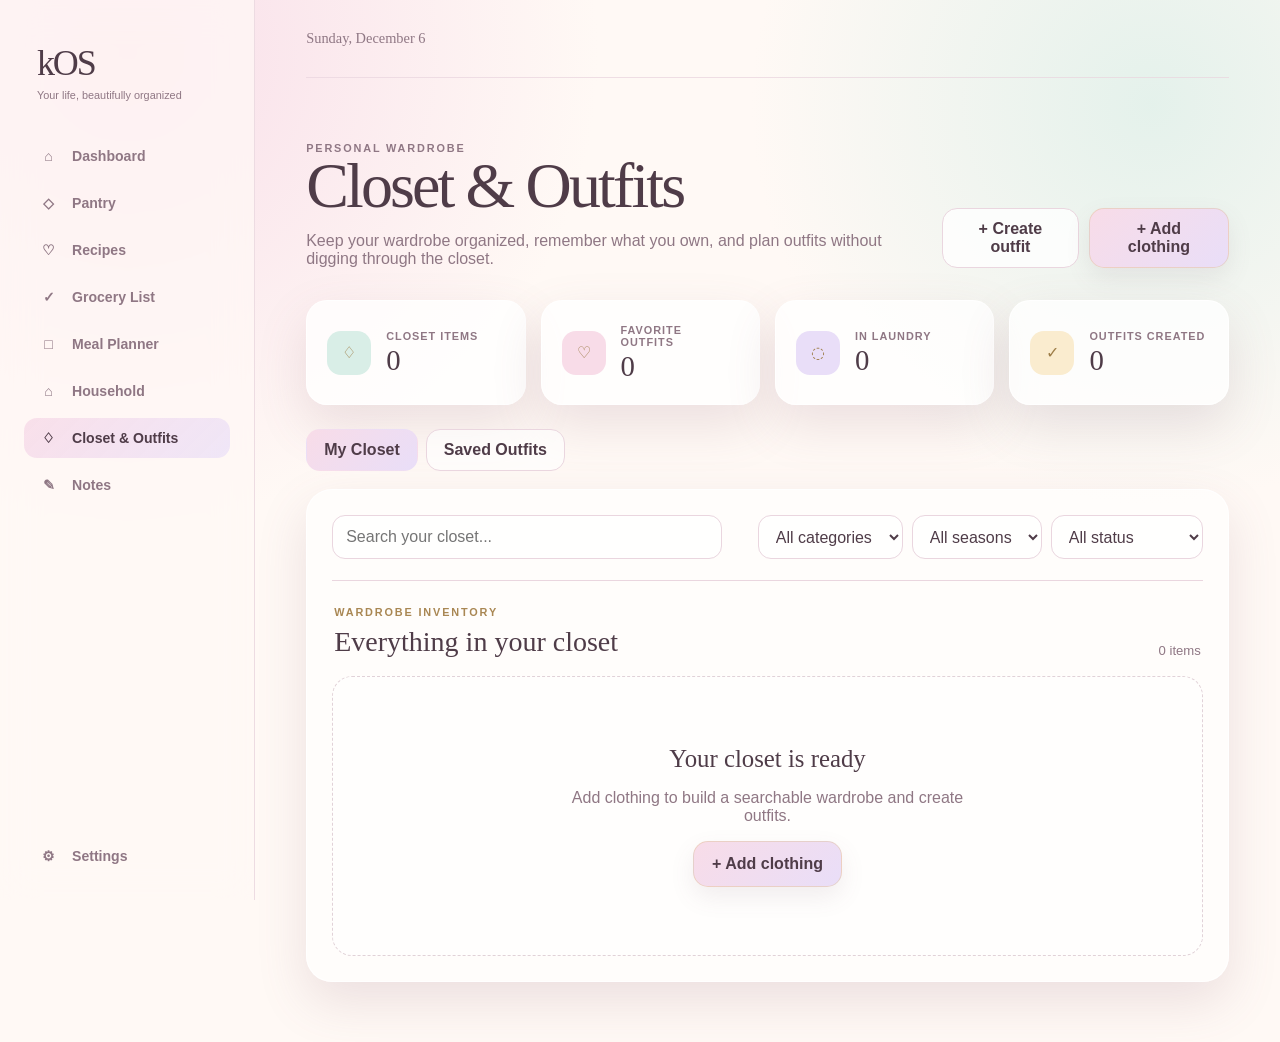
==== pages/closet-outfits.html @ 18c60041 "Complete Closet and Outfits system" ====
<!doctype html>
<html lang="en">
<head>
<meta charset="utf-8"><meta name="viewport" content="width=device-width,initial-scale=1">
<title>Closet & Outfits | kOS</title>
<style>
:root{--pink:#f8dce8;--pink2:#f2c8da;--mint:#d9eee7;--lav:#e9def8;--cream:#fff9f5;--rose:#d88faa;--gold:#d7b069;--ink:#4f3c48;--muted:#8f7784;--line:#ead6df;--white:rgba(255,255,255,.76);--shadow:0 20px 50px rgba(137,91,113,.16)}*{box-sizing:border-box}html{background:var(--cream)}body{margin:0;min-height:100vh;color:var(--ink);font-family:Inter,-apple-system,BlinkMacSystemFont,"Segoe UI",sans-serif;background:radial-gradient(circle at 10% 5%,rgba(248,220,232,.92),transparent 31%),radial-gradient(circle at 90% 10%,rgba(217,238,231,.7),transparent 27%),var(--cream)}button,input,select,textarea{font:inherit;color:inherit}button{cursor:pointer}.app-shell{display:grid;grid-template-columns:255px minmax(0,1fr);min-height:100vh}.sidebar{position:sticky;top:0;z-index:30;display:flex;height:100vh;flex-direction:column;padding:42px 24px 24px;background:rgba(255,249,245,.72);border-right:1px solid rgba(234,214,223,.85);backdrop-filter:blur(18px)}.brand{padding:0 13px 35px;color:inherit;text-decoration:none}.brand-name{display:block;font-family:Georgia,serif;font-size:2.25rem;letter-spacing:-.06em}.brand-tagline{display:block;margin-top:5px;color:var(--muted);font-size:.68rem}.main-navigation{display:grid;gap:7px}.nav-link{display:flex;align-items:center;gap:13px;padding:12px 14px;color:var(--muted);text-decoration:none;border-radius:13px;font-size:.88rem;font-weight:600}.nav-link:hover,.nav-link.active{color:var(--ink);background:linear-gradient(135deg,rgba(248,220,232,.88),rgba(233,222,248,.7))}.nav-icon{width:21px;text-align:center}.settings-link{margin-top:auto}.main-content{width:100%;max-width:1600px;padding:0 4vw 60px}.topbar{display:flex;min-height:78px;align-items:center;justify-content:space-between;border-bottom:1px solid rgba(234,214,223,.75)}.today-label{margin:0;color:var(--muted);font-family:Georgia,serif;font-size:.9rem}.menu-button{display:none;width:42px;height:42px;border:1px solid var(--line);border-radius:13px;background:var(--white)}.page-heading{display:flex;align-items:flex-end;justify-content:space-between;gap:24px;padding:50px 0 32px}.eyebrow{margin:0 0 8px;color:#a98753;font-size:.68rem;font-weight:800;letter-spacing:.17em;text-transform:uppercase}.page-heading h1{margin:0;font:400 clamp(2.6rem,5vw,4.3rem)/1 Georgia,serif;letter-spacing:-.045em}.page-heading p{max-width:650px;margin:14px 0 0;color:var(--muted)}.button-row{display:flex;gap:10px}.primary,.secondary,.danger{min-height:46px;padding:11px 18px;border:1px solid rgba(215,176,105,.3);border-radius:15px;font-weight:750;background:linear-gradient(135deg,var(--pink),var(--lav));box-shadow:0 10px 25px rgba(122,91,107,.1)}.secondary{background:rgba(255,255,255,.8);border-color:var(--line);box-shadow:none}.danger{color:#a44e67;background:#fff;border-color:#efccd7;box-shadow:none}.summary{display:grid;grid-template-columns:repeat(4,1fr);gap:15px;margin-bottom:24px}.summary-card{display:flex;align-items:center;gap:15px;min-height:105px;padding:20px;background:var(--white);border:1px solid rgba(255,255,255,.9);border-radius:21px;box-shadow:var(--shadow)}.summary-icon{display:grid;width:44px;height:44px;place-items:center;background:var(--mint);border-radius:14px;color:#9d7d48}.summary-card:nth-child(2) .summary-icon{background:var(--pink)}.summary-card:nth-child(3) .summary-icon{background:var(--lav)}.summary-card:nth-child(4) .summary-icon{background:#faeccf}.summary-label{display:block;color:var(--muted);font-size:.68rem;font-weight:800;letter-spacing:.09em;text-transform:uppercase}.summary-number{display:block;margin-top:4px;font:400 1.8rem/1 Georgia,serif}.tabs{display:flex;gap:8px;margin-bottom:18px}.tab{padding:11px 17px;border:1px solid var(--line);border-radius:14px;background:rgba(255,255,255,.64);font-weight:750}.tab.active{background:linear-gradient(135deg,var(--pink),var(--lav));border-color:transparent}.panel{padding:25px;background:rgba(255,255,255,.58);border:1px solid rgba(255,255,255,.9);border-radius:26px;box-shadow:var(--shadow)}.toolbar{display:flex;justify-content:space-between;gap:14px;padding-bottom:21px;border-bottom:1px solid var(--line)}.search{flex:1;max-width:390px}.search input,.toolbar select{width:100%;min-height:44px;padding:10px 13px;border:1px solid var(--line);border-radius:13px;background:rgba(255,255,255,.85);outline:none}.filters{display:flex;gap:9px}.filters select{width:auto}.section-head{display:flex;align-items:end;justify-content:space-between;padding:25px 2px 18px}.section-head h2{margin:0;font:400 1.75rem Georgia,serif}.count{color:var(--muted);font-size:.82rem}.grid{display:grid;grid-template-columns:repeat(3,minmax(0,1fr));gap:16px}.card{position:relative;padding:20px;background:rgba(255,255,255,.78);border:1px solid rgba(234,214,223,.88);border-radius:20px;box-shadow:0 12px 28px rgba(137,91,113,.09)}.card-top{display:flex;align-items:center;justify-content:space-between;gap:10px}.tag{display:inline-flex;padding:6px 9px;border-radius:999px;background:var(--mint);font-size:.67rem;font-weight:800;text-transform:uppercase;letter-spacing:.07em}.card h3{margin:16px 0 7px;font:400 1.4rem Georgia,serif}.meta{display:flex;flex-wrap:wrap;gap:7px;margin:12px 0;color:var(--muted);font-size:.78rem}.pill{padding:5px 8px;background:rgba(233,222,248,.6);border-radius:9px}.card-actions{display:flex;gap:8px;margin-top:17px}.icon-btn{width:37px;height:37px;border:1px solid var(--line);border-radius:11px;background:#fff}.favorite{color:#cf7897}.laundry{border-color:#e7b9c8;background:#fff4f7}.outfit-items{margin:13px 0;padding:0;list-style:none;color:var(--muted);font-size:.84rem;line-height:1.8}.empty{grid-column:1/-1;display:grid;min-height:280px;place-items:center;text-align:center;padding:35px;border:1px dashed rgba(180,145,160,.4);border-radius:20px;background:rgba(255,255,255,.42)}.empty h3{margin:0;font:400 1.55rem Georgia,serif}.empty p{max-width:430px;color:var(--muted)}[hidden]{display:none!important}.modal{position:fixed;inset:0;z-index:100;display:flex;align-items:center;justify-content:center;padding:22px;background:rgba(64,48,57,.36);backdrop-filter:blur(8px)}.modal-card{width:min(100%,720px);max-height:calc(100vh - 44px);overflow:auto;padding:28px;background:rgba(255,250,247,.98);border:1px solid #fff;border-radius:27px;box-shadow:0 30px 80px rgba(80,55,68,.25)}.modal-head{display:flex;justify-content:space-between;gap:20px;padding-bottom:18px;margin-bottom:23px;border-bottom:1px solid var(--line)}.modal-head h2{margin:0;font:400 2rem Georgia,serif}.close{width:41px;height:41px;border:1px solid var(--line);border-radius:13px;background:#fff;font-size:1.5rem}.form-grid{display:grid;grid-template-columns:1fr 1fr;gap:17px}.field{display:flex;flex-direction:column;gap:7px}.wide{grid-column:1/-1}.field span{font-size:.76rem;font-weight:800}.field input,.field select,.field textarea{width:100%;min-height:46px;padding:10px 13px;border:1px solid var(--line);border-radius:13px;background:#fff;outline:none}.field textarea{min-height:90px;resize:vertical}.checks{display:grid;grid-template-columns:1fr 1fr;gap:10px}.check{display:flex;align-items:center;gap:9px;padding:11px;border:1px solid var(--line);border-radius:12px;background:#fff}.check input{width:auto;min-height:auto}.modal-actions{display:flex;justify-content:flex-end;gap:10px;margin-top:24px;padding-top:19px;border-top:1px solid var(--line)}
@media(max-width:1100px){.summary{grid-template-columns:repeat(2,1fr)}.grid{grid-template-columns:repeat(2,1fr)}.toolbar{flex-direction:column}.search{max-width:none}}@media(max-width:760px){.app-shell{display:block}.sidebar{position:fixed;inset:0 auto 0 0;width:255px;transform:translateX(-105%);transition:.2s}.sidebar.open{transform:none}.main-content{padding:0 18px 42px}.menu-button{display:block}.page-heading{align-items:stretch;flex-direction:column;padding-top:34px}.button-row{flex-direction:column}.summary,.grid,.form-grid{grid-template-columns:1fr}.wide{grid-column:auto}.filters{flex-direction:column}.tabs{overflow:auto}.modal{align-items:flex-start;padding:10px}.modal-card{max-height:calc(100vh - 20px);padding:21px}.modal-actions{flex-direction:column-reverse}.modal-actions button{width:100%}}
</style>
</head>
<body><div class="app-shell"><aside class="sidebar" id="sidebar"><a class="brand" href="../index.html"><span class="brand-name">kOS</span><span class="brand-tagline">Your life, beautifully organized</span></a><nav class="main-navigation"><a class="nav-link" href="../index.html"><span class="nav-icon">⌂</span>Dashboard</a><a class="nav-link" href="pantry.html"><span class="nav-icon">◇</span>Pantry</a><a class="nav-link" href="recipes.html"><span class="nav-icon">♡</span>Recipes</a><a class="nav-link" href="grocery-list.html"><span class="nav-icon">✓</span>Grocery List</a><a class="nav-link" href="meal-planner.html"><span class="nav-icon">□</span>Meal Planner</a><a class="nav-link" href="household.html"><span class="nav-icon">⌂</span>Household</a><a class="nav-link active" href="closet-outfits.html"><span class="nav-icon">♢</span>Closet &amp; Outfits</a><a class="nav-link" href="notes.html"><span class="nav-icon">✎</span>Notes</a></nav><a class="nav-link settings-link" href="settings.html"><span class="nav-icon">⚙</span>Settings</a></aside>
<main class="main-content"><header class="topbar"><button class="menu-button" id="menuButton" aria-label="Open navigation">☰</button><p class="today-label" id="today"></p></header><section class="page-heading"><div><p class="eyebrow">Personal wardrobe</p><h1>Closet &amp; Outfits</h1><p>Keep your wardrobe organized, remember what you own, and plan outfits without digging through the closet.</p></div><div class="button-row"><button class="secondary" id="addOutfit">+ Create outfit</button><button class="primary" id="addItem">+ Add clothing</button></div></section>
<section class="summary"><article class="summary-card"><span class="summary-icon">♢</span><div><span class="summary-label">Closet items</span><strong class="summary-number" id="itemTotal">0</strong></div></article><article class="summary-card"><span class="summary-icon">♡</span><div><span class="summary-label">Favorite outfits</span><strong class="summary-number" id="favoriteTotal">0</strong></div></article><article class="summary-card"><span class="summary-icon">◌</span><div><span class="summary-label">In laundry</span><strong class="summary-number" id="laundryTotal">0</strong></div></article><article class="summary-card"><span class="summary-icon">✓</span><div><span class="summary-label">Outfits created</span><strong class="summary-number" id="outfitTotal">0</strong></div></article></section>
<div class="tabs"><button class="tab active" data-tab="closet">My Closet</button><button class="tab" data-tab="outfits">Saved Outfits</button></div>
<section class="panel"><div class="toolbar"><label class="search"><input id="search" type="search" placeholder="Search your closet..."></label><div class="filters"><select id="categoryFilter"><option value="all">All categories</option><option>Tops</option><option>Bottoms</option><option>Dresses</option><option>Outerwear</option><option>Shoes</option><option>Accessories</option><option>Activewear</option><option>Sleepwear</option><option>Other</option></select><select id="seasonFilter"><option value="all">All seasons</option><option>All Season</option><option>Spring</option><option>Summer</option><option>Fall</option><option>Winter</option></select><select id="statusFilter"><option value="all">All status</option><option value="ready">Ready to wear</option><option value="laundry">In laundry</option><option value="favorite">Favorites</option></select></div></div><div class="section-head"><div><p class="eyebrow" id="sectionKicker">Wardrobe inventory</p><h2 id="sectionTitle">Everything in your closet</h2></div><span class="count" id="resultCount">0 items</span></div><div class="grid" id="contentGrid"></div></section></main></div>
<div class="modal" id="itemModal" hidden><div class="modal-card"><div class="modal-head"><div><p class="eyebrow">Wardrobe inventory</p><h2 id="itemModalTitle">Add clothing</h2></div><button class="close" data-close aria-label="Close">×</button></div><form id="itemForm"><input type="hidden" id="itemId"><div class="form-grid"><label class="field wide"><span>Item name</span><input id="itemName" required placeholder="Example: Black wrap dress"></label><label class="field"><span>Category</span><select id="itemCategory" required><option value="">Choose category</option><option>Tops</option><option>Bottoms</option><option>Dresses</option><option>Outerwear</option><option>Shoes</option><option>Accessories</option><option>Activewear</option><option>Sleepwear</option><option>Other</option></select></label><label class="field"><span>Color</span><input id="itemColor" required placeholder="Example: Black"></label><label class="field"><span>Season</span><select id="itemSeason"><option>All Season</option><option>Spring</option><option>Summer</option><option>Fall</option><option>Winter</option></select></label><label class="field"><span>Occasion</span><select id="itemOccasion"><option>Everyday</option><option>Work</option><option>Dressy</option><option>Active</option><option>Vacation</option><option>Special Event</option></select></label><label class="field"><span>Brand (optional)</span><input id="itemBrand"></label><label class="field"><span>Size (optional)</span><input id="itemSize"></label><label class="field wide"><span>Notes (optional)</span><textarea id="itemNotes" placeholder="Fit, fabric, matching ideas..."></textarea></label><div class="checks wide"><label class="check"><input id="itemFavorite" type="checkbox"> Favorite item</label><label class="check"><input id="itemLaundry" type="checkbox"> Currently in laundry</label></div></div><div class="modal-actions"><button type="button" class="secondary" data-close>Cancel</button><button class="primary">Save item</button></div></form></div></div>
<div class="modal" id="outfitModal" hidden><div class="modal-card"><div class="modal-head"><div><p class="eyebrow">Outfit planner</p><h2 id="outfitModalTitle">Create an outfit</h2></div><button class="close" data-close aria-label="Close">×</button></div><form id="outfitForm"><input type="hidden" id="outfitId"><div class="form-grid"><label class="field wide"><span>Outfit name</span><input id="outfitName" required placeholder="Example: Friday office look"></label><label class="field"><span>Occasion</span><select id="outfitOccasion"><option>Everyday</option><option>Work</option><option>Date Night</option><option>Dressy</option><option>Vacation</option><option>Special Event</option></select></label><label class="field"><span>Season</span><select id="outfitSeason"><option>All Season</option><option>Spring</option><option>Summer</option><option>Fall</option><option>Winter</option></select></label><label class="field wide"><span>Choose clothing</span><select id="outfitItems" multiple size="7"></select></label><label class="field wide"><span>Notes (optional)</span><textarea id="outfitNotes" placeholder="Accessories, layering, where to wear it..."></textarea></label><label class="check wide"><input id="outfitFavorite" type="checkbox"> Favorite outfit</label></div><div class="modal-actions"><button type="button" class="secondary" data-close>Cancel</button><button class="primary">Save outfit</button></div></form></div></div>
<script>
const ITEM_KEY='kos-closet-items',OUTFIT_KEY='kos-outfits';let items=read(ITEM_KEY),outfits=read(OUTFIT_KEY),activeTab='closet';const $=s=>document.querySelector(s),grid=$('#contentGrid');function read(k){try{return JSON.parse(localStorage.getItem(k))||[]}catch{return[]}}function save(){localStorage.setItem(ITEM_KEY,JSON.stringify(items));localStorage.setItem(OUTFIT_KEY,JSON.stringify(outfits))}function esc(v=''){const d=document.createElement('div');d.textContent=v;return d.innerHTML}function id(){return crypto.randomUUID?.()||Date.now().toString(36)+Math.random().toString(36).slice(2)}function openModal(el){el.hidden=false;document.body.style.overflow='hidden'}function closeModals(){document.querySelectorAll('.modal').forEach(x=>x.hidden=true);document.body.style.overflow=''}
$('#today').textContent=new Intl.DateTimeFormat('en-US',{weekday:'long',month:'long',day:'numeric'}).format(new Date());$('#menuButton').onclick=()=>$('#sidebar').classList.toggle('open');document.querySelectorAll('[data-close]').forEach(b=>b.onclick=closeModals);document.querySelectorAll('.modal').forEach(m=>m.onclick=e=>{if(e.target===m)closeModals()});document.addEventListener('keydown',e=>{if(e.key==='Escape')closeModals()});
function fillOutfitItems(selected=[]){$('#outfitItems').innerHTML=items.map(x=>`<option value="${x.id}" ${selected.includes(x.id)?'selected':''}>${esc(x.name)} — ${esc(x.color)}</option>`).join('')||'<option disabled>Add clothing to your closet first</option>'}function resetFilters(){['#search','#categoryFilter','#seasonFilter','#statusFilter'].forEach((s,i)=>$(s).value=i?'all':'')}
$('#addItem').onclick=()=>{$('#itemForm').reset();$('#itemId').value='';$('#itemModalTitle').textContent='Add clothing';openModal($('#itemModal'));setTimeout(()=>$('#itemName').focus(),30)};$('#addOutfit').onclick=()=>{if(!items.length){alert('Add at least one clothing item before creating an outfit.');return}$('#outfitForm').reset();$('#outfitId').value='';$('#outfitModalTitle').textContent='Create an outfit';fillOutfitItems();openModal($('#outfitModal'));setTimeout(()=>$('#outfitName').focus(),30)};
$('#itemForm').onsubmit=e=>{e.preventDefault();const data={id:$('#itemId').value||id(),name:$('#itemName').value.trim(),category:$('#itemCategory').value,color:$('#itemColor').value.trim(),season:$('#itemSeason').value,occasion:$('#itemOccasion').value,brand:$('#itemBrand').value.trim(),size:$('#itemSize').value.trim(),notes:$('#itemNotes').value.trim(),favorite:$('#itemFavorite').checked,laundry:$('#itemLaundry').checked,worn:items.find(x=>x.id===$('#itemId').value)?.worn||0};const n=items.findIndex(x=>x.id===data.id);n<0?items.unshift(data):items.splice(n,1,data);save();closeModals();render()};
$('#outfitForm').onsubmit=e=>{e.preventDefault();const chosen=[...$('#outfitItems').selectedOptions].map(o=>o.value);if(!chosen.length){alert('Choose at least one clothing item.');return}const data={id:$('#outfitId').value||id(),name:$('#outfitName').value.trim(),occasion:$('#outfitOccasion').value,season:$('#outfitSeason').value,itemIds:chosen,notes:$('#outfitNotes').value.trim(),favorite:$('#outfitFavorite').checked,worn:outfits.find(x=>x.id===$('#outfitId').value)?.worn||0};const n=outfits.findIndex(x=>x.id===data.id);n<0?outfits.unshift(data):outfits.splice(n,1,data);save();closeModals();render()};
function editItem(x){$('#itemId').value=x.id;$('#itemName').value=x.name;$('#itemCategory').value=x.category;$('#itemColor').value=x.color;$('#itemSeason').value=x.season;$('#itemOccasion').value=x.occasion;$('#itemBrand').value=x.brand||'';$('#itemSize').value=x.size||'';$('#itemNotes').value=x.notes||'';$('#itemFavorite').checked=x.favorite;$('#itemLaundry').checked=x.laundry;$('#itemModalTitle').textContent='Edit clothing';openModal($('#itemModal'))}function editOutfit(x){$('#outfitId').value=x.id;$('#outfitName').value=x.name;$('#outfitOccasion').value=x.occasion;$('#outfitSeason').value=x.season;$('#outfitNotes').value=x.notes||'';$('#outfitFavorite').checked=x.favorite;fillOutfitItems(x.itemIds);$('#outfitModalTitle').textContent='Edit outfit';openModal($('#outfitModal'))}
function removeItem(x){if(!confirm(`Delete ${x.name}? It will also be removed from saved outfits.`))return;items=items.filter(i=>i.id!==x.id);outfits=outfits.map(o=>({...o,itemIds:o.itemIds.filter(i=>i!==x.id)})).filter(o=>o.itemIds.length);save();render()}function removeOutfit(x){if(confirm(`Delete ${x.name}?`)){outfits=outfits.filter(o=>o.id!==x.id);save();render()}}
function itemCard(x){const el=document.createElement('article');el.className='card'+(x.laundry?' laundry':'');el.innerHTML=`<div class="card-top"><span class="tag">${esc(x.category)}</span><button class="icon-btn favorite" title="Favorite">${x.favorite?'♥':'♡'}</button></div><h3>${esc(x.name)}</h3><div class="meta"><span class="pill">${esc(x.color)}</span><span class="pill">${esc(x.season)}</span><span class="pill">${esc(x.occasion)}</span>${x.size?`<span class="pill">Size ${esc(x.size)}</span>`:''}</div><p class="count">${x.laundry?'In laundry':'Ready to wear'} · Worn ${x.worn||0} times</p><div class="card-actions"><button class="secondary wear">Wear today</button><button class="icon-btn edit" title="Edit">✎</button><button class="icon-btn wash" title="Toggle laundry">◌</button><button class="icon-btn del" title="Delete">×</button></div>`;el.querySelector('.favorite').onclick=()=>{x.favorite=!x.favorite;save();render()};el.querySelector('.wear').onclick=()=>{x.worn=(x.worn||0)+1;x.laundry=true;save();render()};el.querySelector('.edit').onclick=()=>editItem(x);el.querySelector('.wash').onclick=()=>{x.laundry=!x.laundry;save();render()};el.querySelector('.del').onclick=()=>removeItem(x);return el}
function outfitCard(x){const names=x.itemIds.map(i=>items.find(y=>y.id===i)).filter(Boolean);const el=document.createElement('article');el.className='card';el.innerHTML=`<div class="card-top"><span class="tag">${esc(x.occasion)}</span><button class="icon-btn favorite">${x.favorite?'♥':'♡'}</button></div><h3>${esc(x.name)}</h3><ul class="outfit-items">${names.map(i=>`<li>♢ ${esc(i.name)} <span class="count">· ${esc(i.color)}</span></li>`).join('')}</ul><div class="meta"><span class="pill">${esc(x.season)}</span><span class="pill">Worn ${x.worn||0} times</span></div><div class="card-actions"><button class="secondary wear">Wear outfit</button><button class="icon-btn edit">✎</button><button class="icon-btn del">×</button></div>`;el.querySelector('.favorite').onclick=()=>{x.favorite=!x.favorite;save();render()};el.querySelector('.wear').onclick=()=>{x.worn=(x.worn||0)+1;names.forEach(i=>{i.worn=(i.worn||0)+1;i.laundry=true});save();render()};el.querySelector('.edit').onclick=()=>editOutfit(x);el.querySelector('.del').onclick=()=>removeOutfit(x);return el}
function render(){const q=$('#search').value.toLowerCase(),cat=$('#categoryFilter').value,season=$('#seasonFilter').value,status=$('#statusFilter').value;grid.innerHTML='';let list=activeTab==='closet'?items:outfits;list=list.filter(x=>{const searchable=(x.name+' '+(x.color||'')+' '+(x.occasion||'')+' '+(x.notes||'')).toLowerCase();return searchable.includes(q)&&(cat==='all'||activeTab==='outfits'||x.category===cat)&&(season==='all'||x.season===season)&&(status==='all'||status==='favorite'&&x.favorite||activeTab==='closet'&&status==='laundry'&&x.laundry||activeTab==='closet'&&status==='ready'&&!x.laundry)});$('#resultCount').textContent=`${list.length} ${activeTab==='closet'?(list.length===1?'item':'items'):(list.length===1?'outfit':'outfits')}`;$('#itemTotal').textContent=items.length;$('#favoriteTotal').textContent=outfits.filter(x=>x.favorite).length;$('#laundryTotal').textContent=items.filter(x=>x.laundry).length;$('#outfitTotal').textContent=outfits.length;if(!list.length){grid.innerHTML=`<div class="empty"><div><h3>${activeTab==='closet'?'Your closet is ready':'No outfits saved yet'}</h3><p>${activeTab==='closet'?'Add clothing to build a searchable wardrobe and create outfits.':'Combine pieces from your closet into looks you can reuse.'}</p><button class="primary empty-add">${activeTab==='closet'?'+ Add clothing':'+ Create outfit'}</button></div></div>`;grid.querySelector('.empty-add').onclick=activeTab==='closet'?$('#addItem').onclick:$('#addOutfit').onclick;return}list.forEach(x=>grid.appendChild(activeTab==='closet'?itemCard(x):outfitCard(x)))}
document.querySelectorAll('.tab').forEach(t=>t.onclick=()=>{document.querySelectorAll('.tab').forEach(x=>x.classList.toggle('active',x===t));activeTab=t.dataset.tab;$('#sectionKicker').textContent=activeTab==='closet'?'Wardrobe inventory':'Outfit collection';$('#sectionTitle').textContent=activeTab==='closet'?'Everything in your closet':'Looks you love';$('#categoryFilter').disabled=activeTab==='outfits';resetFilters();render()});['#search','#categoryFilter','#seasonFilter','#statusFilter'].forEach(s=>$(s).addEventListener('input',render));render();
</script></body></html>
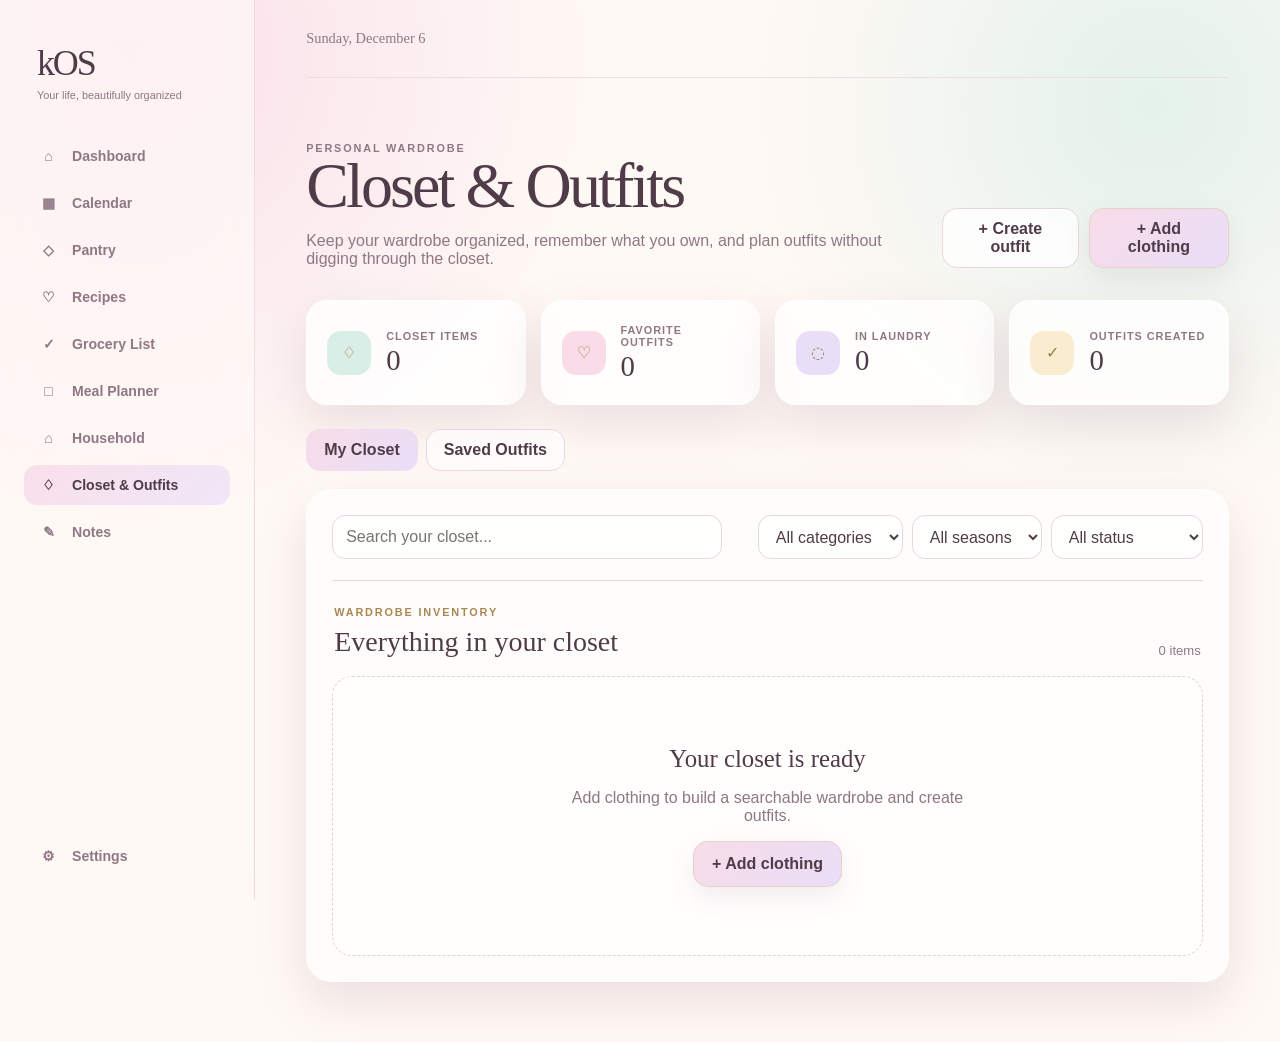
==== commit 68a2b7c0: "Connect Calendar across kOS" ====
--- a/pages/closet-outfits.html
+++ b/pages/closet-outfits.html
@@ -8,7 +8,7 @@
 @media(max-width:1100px){.summary{grid-template-columns:repeat(2,1fr)}.grid{grid-template-columns:repeat(2,1fr)}.toolbar{flex-direction:column}.search{max-width:none}}@media(max-width:760px){.app-shell{display:block}.sidebar{position:fixed;inset:0 auto 0 0;width:255px;transform:translateX(-105%);transition:.2s}.sidebar.open{transform:none}.main-content{padding:0 18px 42px}.menu-button{display:block}.page-heading{align-items:stretch;flex-direction:column;padding-top:34px}.button-row{flex-direction:column}.summary,.grid,.form-grid{grid-template-columns:1fr}.wide{grid-column:auto}.filters{flex-direction:column}.tabs{overflow:auto}.modal{align-items:flex-start;padding:10px}.modal-card{max-height:calc(100vh - 20px);padding:21px}.modal-actions{flex-direction:column-reverse}.modal-actions button{width:100%}}
 </style>
 </head>
-<body><div class="app-shell"><aside class="sidebar" id="sidebar"><a class="brand" href="../index.html"><span class="brand-name">kOS</span><span class="brand-tagline">Your life, beautifully organized</span></a><nav class="main-navigation"><a class="nav-link" href="../index.html"><span class="nav-icon">⌂</span>Dashboard</a><a class="nav-link" href="pantry.html"><span class="nav-icon">◇</span>Pantry</a><a class="nav-link" href="recipes.html"><span class="nav-icon">♡</span>Recipes</a><a class="nav-link" href="grocery-list.html"><span class="nav-icon">✓</span>Grocery List</a><a class="nav-link" href="meal-planner.html"><span class="nav-icon">□</span>Meal Planner</a><a class="nav-link" href="household.html"><span class="nav-icon">⌂</span>Household</a><a class="nav-link active" href="closet-outfits.html"><span class="nav-icon">♢</span>Closet &amp; Outfits</a><a class="nav-link" href="notes.html"><span class="nav-icon">✎</span>Notes</a></nav><a class="nav-link settings-link" href="settings.html"><span class="nav-icon">⚙</span>Settings</a></aside>
+<body><div class="app-shell"><aside class="sidebar" id="sidebar"><a class="brand" href="../index.html"><span class="brand-name">kOS</span><span class="brand-tagline">Your life, beautifully organized</span></a><nav class="main-navigation"><a class="nav-link" href="../index.html"><span class="nav-icon">⌂</span>Dashboard</a><a class="nav-link" href="calendar.html"><span class="nav-icon">▦</span>Calendar</a><a class="nav-link" href="pantry.html"><span class="nav-icon">◇</span>Pantry</a><a class="nav-link" href="recipes.html"><span class="nav-icon">♡</span>Recipes</a><a class="nav-link" href="grocery-list.html"><span class="nav-icon">✓</span>Grocery List</a><a class="nav-link" href="meal-planner.html"><span class="nav-icon">□</span>Meal Planner</a><a class="nav-link" href="household.html"><span class="nav-icon">⌂</span>Household</a><a class="nav-link active" href="closet-outfits.html"><span class="nav-icon">♢</span>Closet &amp; Outfits</a><a class="nav-link" href="notes.html"><span class="nav-icon">✎</span>Notes</a></nav><a class="nav-link settings-link" href="settings.html"><span class="nav-icon">⚙</span>Settings</a></aside>
 <main class="main-content"><header class="topbar"><button class="menu-button" id="menuButton" aria-label="Open navigation">☰</button><p class="today-label" id="today"></p></header><section class="page-heading"><div><p class="eyebrow">Personal wardrobe</p><h1>Closet &amp; Outfits</h1><p>Keep your wardrobe organized, remember what you own, and plan outfits without digging through the closet.</p></div><div class="button-row"><button class="secondary" id="addOutfit">+ Create outfit</button><button class="primary" id="addItem">+ Add clothing</button></div></section>
 <section class="summary"><article class="summary-card"><span class="summary-icon">♢</span><div><span class="summary-label">Closet items</span><strong class="summary-number" id="itemTotal">0</strong></div></article><article class="summary-card"><span class="summary-icon">♡</span><div><span class="summary-label">Favorite outfits</span><strong class="summary-number" id="favoriteTotal">0</strong></div></article><article class="summary-card"><span class="summary-icon">◌</span><div><span class="summary-label">In laundry</span><strong class="summary-number" id="laundryTotal">0</strong></div></article><article class="summary-card"><span class="summary-icon">✓</span><div><span class="summary-label">Outfits created</span><strong class="summary-number" id="outfitTotal">0</strong></div></article></section>
 <div class="tabs"><button class="tab active" data-tab="closet">My Closet</button><button class="tab" data-tab="outfits">Saved Outfits</button></div>
@@ -28,4 +28,4 @@
 function outfitCard(x){const names=x.itemIds.map(i=>items.find(y=>y.id===i)).filter(Boolean);const el=document.createElement('article');el.className='card';el.innerHTML=`<div class="card-top"><span class="tag">${esc(x.occasion)}</span><button class="icon-btn favorite">${x.favorite?'♥':'♡'}</button></div><h3>${esc(x.name)}</h3><ul class="outfit-items">${names.map(i=>`<li>♢ ${esc(i.name)} <span class="count">· ${esc(i.color)}</span></li>`).join('')}</ul><div class="meta"><span class="pill">${esc(x.season)}</span><span class="pill">Worn ${x.worn||0} times</span></div><div class="card-actions"><button class="secondary wear">Wear outfit</button><button class="icon-btn edit">✎</button><button class="icon-btn del">×</button></div>`;el.querySelector('.favorite').onclick=()=>{x.favorite=!x.favorite;save();render()};el.querySelector('.wear').onclick=()=>{x.worn=(x.worn||0)+1;names.forEach(i=>{i.worn=(i.worn||0)+1;i.laundry=true});save();render()};el.querySelector('.edit').onclick=()=>editOutfit(x);el.querySelector('.del').onclick=()=>removeOutfit(x);return el}
 function render(){const q=$('#search').value.toLowerCase(),cat=$('#categoryFilter').value,season=$('#seasonFilter').value,status=$('#statusFilter').value;grid.innerHTML='';let list=activeTab==='closet'?items:outfits;list=list.filter(x=>{const searchable=(x.name+' '+(x.color||'')+' '+(x.occasion||'')+' '+(x.notes||'')).toLowerCase();return searchable.includes(q)&&(cat==='all'||activeTab==='outfits'||x.category===cat)&&(season==='all'||x.season===season)&&(status==='all'||status==='favorite'&&x.favorite||activeTab==='closet'&&status==='laundry'&&x.laundry||activeTab==='closet'&&status==='ready'&&!x.laundry)});$('#resultCount').textContent=`${list.length} ${activeTab==='closet'?(list.length===1?'item':'items'):(list.length===1?'outfit':'outfits')}`;$('#itemTotal').textContent=items.length;$('#favoriteTotal').textContent=outfits.filter(x=>x.favorite).length;$('#laundryTotal').textContent=items.filter(x=>x.laundry).length;$('#outfitTotal').textContent=outfits.length;if(!list.length){grid.innerHTML=`<div class="empty"><div><h3>${activeTab==='closet'?'Your closet is ready':'No outfits saved yet'}</h3><p>${activeTab==='closet'?'Add clothing to build a searchable wardrobe and create outfits.':'Combine pieces from your closet into looks you can reuse.'}</p><button class="primary empty-add">${activeTab==='closet'?'+ Add clothing':'+ Create outfit'}</button></div></div>`;grid.querySelector('.empty-add').onclick=activeTab==='closet'?$('#addItem').onclick:$('#addOutfit').onclick;return}list.forEach(x=>grid.appendChild(activeTab==='closet'?itemCard(x):outfitCard(x)))}
 document.querySelectorAll('.tab').forEach(t=>t.onclick=()=>{document.querySelectorAll('.tab').forEach(x=>x.classList.toggle('active',x===t));activeTab=t.dataset.tab;$('#sectionKicker').textContent=activeTab==='closet'?'Wardrobe inventory':'Outfit collection';$('#sectionTitle').textContent=activeTab==='closet'?'Everything in your closet':'Looks you love';$('#categoryFilter').disabled=activeTab==='outfits';resetFilters();render()});['#search','#categoryFilter','#seasonFilter','#statusFilter'].forEach(s=>$(s).addEventListener('input',render));render();
-</script></body></html>+</script></body></html>
